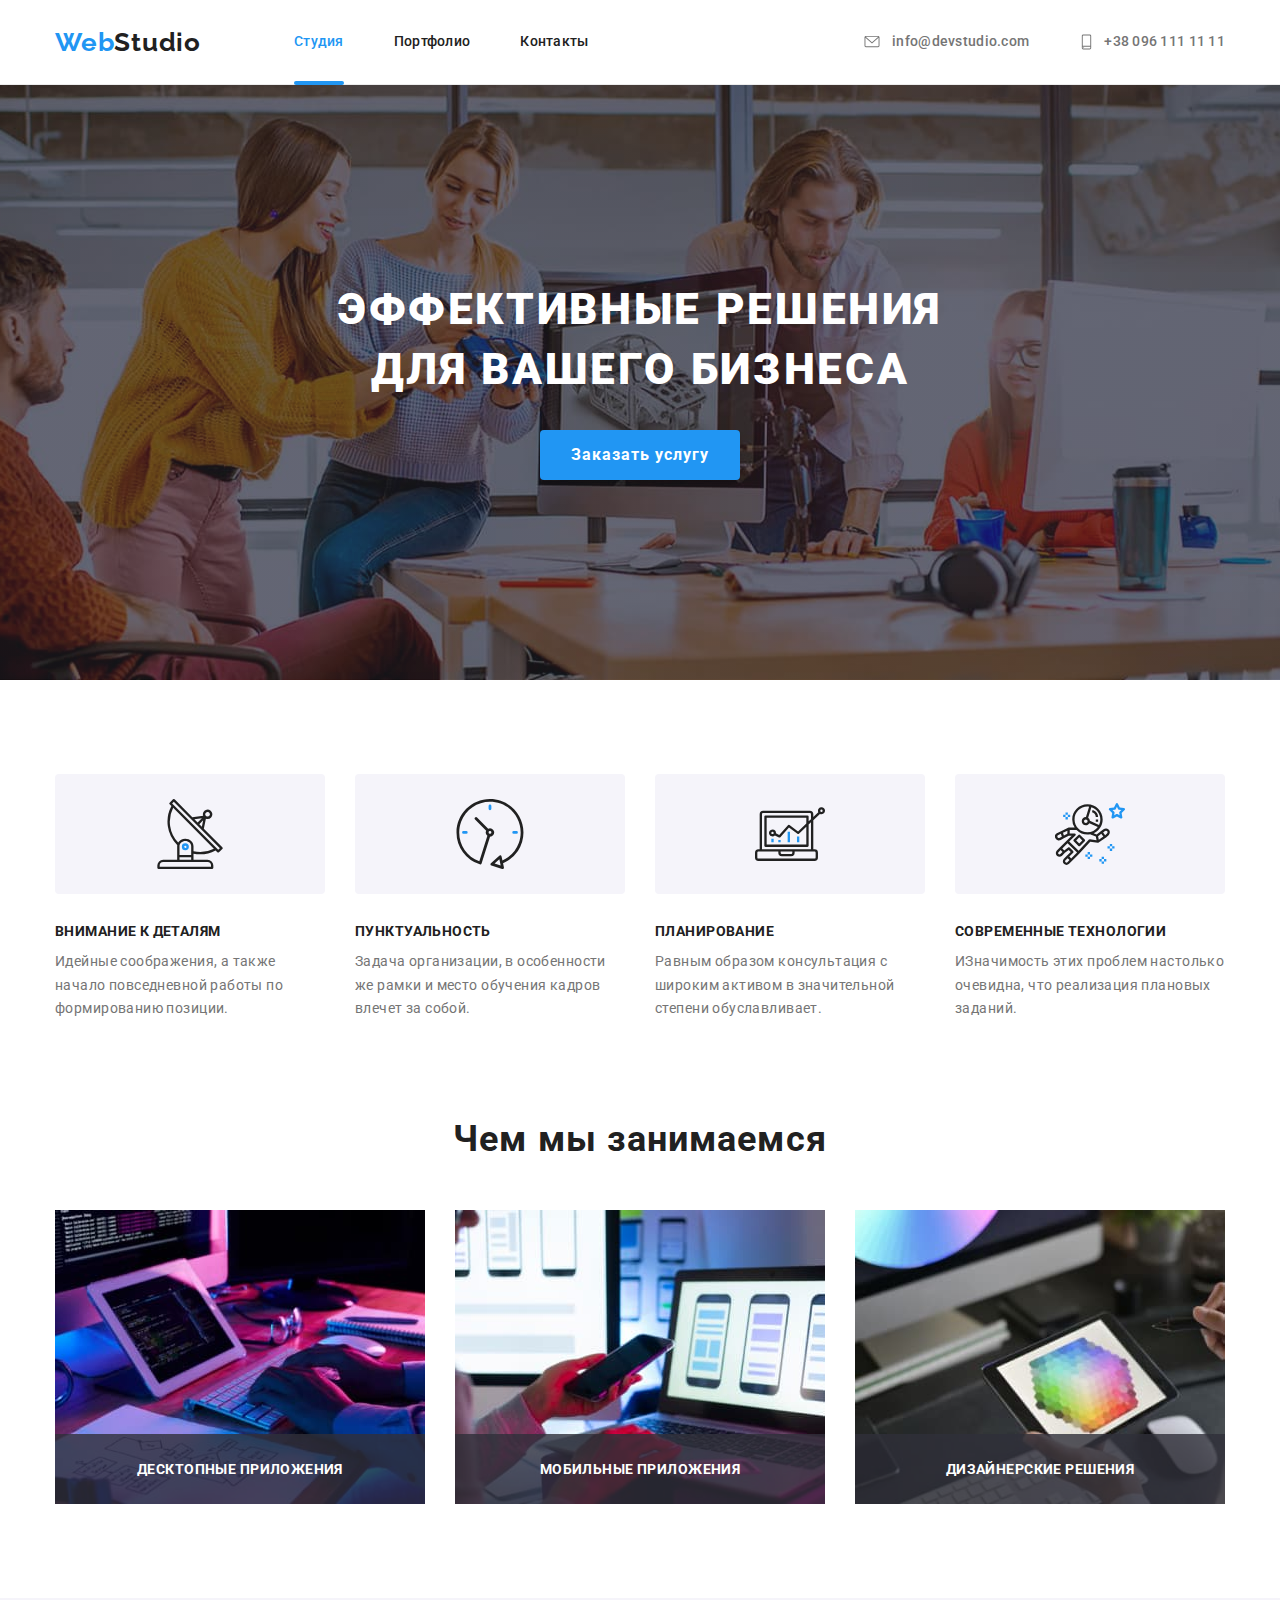
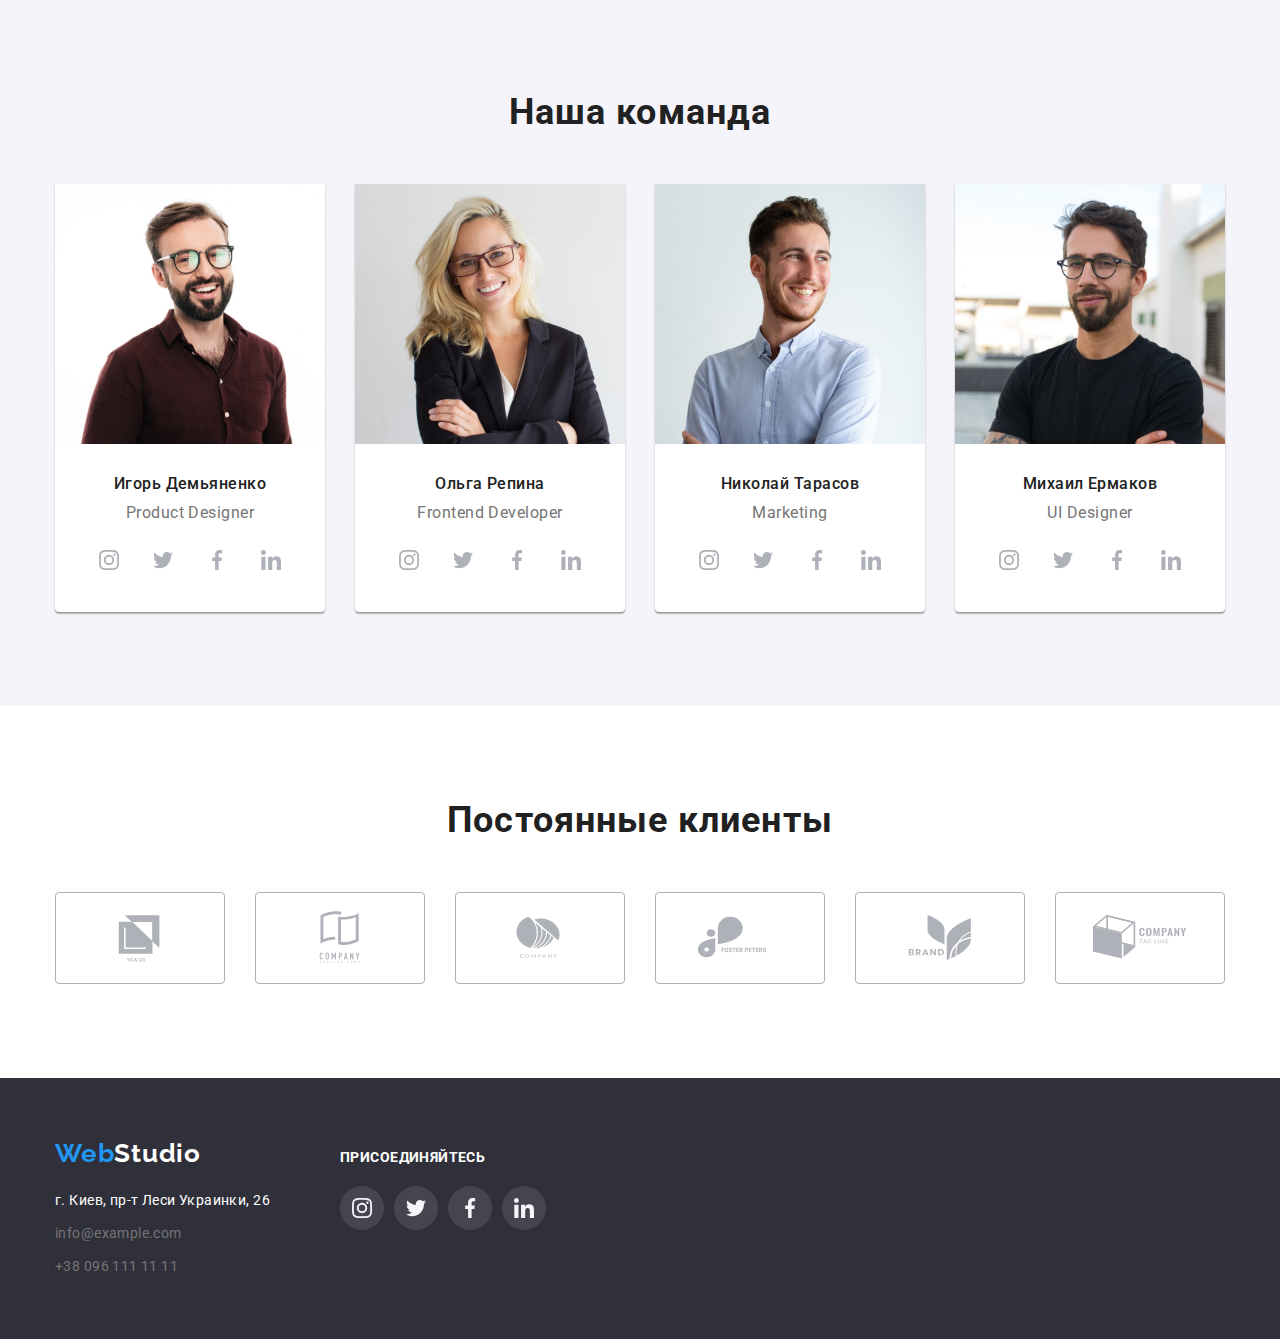
==== index.html @ 03de5531 "Initial commit" ====
<!DOCTYPE html>
<html lang="ru">
	<head>
		<meta charset="UTF-8" />
		<meta http-equiv="X-UA-Compatible" content="IE=edge" />
		<meta name="viewport" content="width=device-width, initial-scale=1.0" />
		<title>Document</title>

		<link rel="preconnect" href="https://fonts.googleapis.com" />
		<link rel="preconnect" href="https://fonts.gstatic.com" crossorigin />
		<link
			href="https://fonts.googleapis.com/css2?family=Raleway:wght@700&family=Roboto:wght@400;500;700;900&display=swap"
			rel="stylesheet"
		/>

		<link
			rel="stylesheet"
			href="https://cdnjs.cloudflare.com/ajax/libs/modern-normalize/0.6.0/modern-normalize.min.css"
		/>

		<link rel="stylesheet" href="./css/styles.css" />
	</head>

	<body>
		<!-- Header -->

		<header class="header">
			<div class="container header-main">
				<nav class="header-nav">
					<a href="./index.html" class="logo-link"
						><span class="logo-accent">Web</span>Studio
					</a>
					<!--разделы меню /  -->
					<ul class="header-menu list">
						<li class="header-menu-item item">
							<a href="./index.html" class="header-menu-link curent link"
								>Студия</a
							>
						</li>
						<li class="header-menu-item item">
							<a href="./portfolio.html" class="header-menu-link link"
								>Портфолио</a
							>
						</li>
						<li class="header-menu-item item">
							<a href="/" class="header-menu-link link">Контакты</a>
						</li>
					</ul>
				</nav>

				<!-- адреса -->
				<ul class="contacts list">
					<li class="contacts-item">
						<a href="mailto:info@devstudio.com" class="contacts-link link">
							<svg
								class="contacts-icon envelope"
								aria-hidden="true"
								width="20px"
								height="15px"
							>
								<use href="./images/icon.svg#icon-envelope"></use>
							</svg>
							info@devstudio.com
						</a>
					</li>
					<li class="contacts-item link">
						<a href="tel:+380961111111" class="contacts-link">
							<svg
								class="contacts-icon smartphone"
								aria-hidden="true"
								width="15px"
								height="20px"
							>
								<use href="./images/icon.svg#icon-smartphone"></use></svg
							>+38 096 111 11 11</a
						>
					</li>
				</ul>
			</div>
		</header>
		<main>
			<!-- hero-section -->
			<section class="hero section">
				<div class="container hero-box">
					<h1 class="hero-title">
						Эффективные решения<br />
						для вашего бизнеса
					</h1>
					<button type="button" class="hero-btn" data-modal-open>
						Заказать услугу
					</button>
				</div>
			</section>

			<!-- Advantages -->
			<section class="advantages section">
				<div class="container">
					<h2 class="advantages-title visually-hidden">Переваги</h2>
					<ul class="advantages-list list">
						<li class="advantages-item">
							<div class="advantages-wrapper">
								<svg class="advantages-icon" width="70px" height="70px">
									<use href="./images/icon.svg#icon-antenna"></use>
								</svg>
							</div>
							<h3 class="advantages-subtitle">Внимание к деталям</h3>
							<p class="advantages-text">
								Идейные соображения, а также начало повседневной работы по
								формированию позиции.
							</p>
						</li>
						<li class="advantages-item">
							<div class="advantages-wrapper">
								<svg class="advantages-icon" width="70px" height="70px">
									<use href="./images/icon.svg#icon-clock"></use>
								</svg>
							</div>
							<h3 class="advantages-subtitle">Пунктуальность</h3>

							<p class="advantages-text">
								Задача организации, в особенности же рамки и место обучения
								кадров влечет за собой.
							</p>
						</li>
						<li class="advantages-item">
							<div class="advantages-wrapper">
								<svg class="advantages-icon" width="70px" height="70px">
									<use href="./images/icon.svg#icon-diagram"></use>
								</svg>
							</div>
							<h3 class="advantages-subtitle">Планирование</h3>
							<p class="advantages-text">
								Равным образом консультация с широким активом в значительной
								степени обуславливает.
							</p>
						</li>
						<li class="advantages-item">
							<div class="advantages-wrapper">
								<svg class="advantages-icon" width="70px" height="70px">
									<use href="./images/icon.svg#icon-astronaut"></use>
								</svg>
							</div>
							<h3 class="advantages-subtitle">Современные технологии</h3>
							<p class="advantages-text">
								ИЗначимость этих проблем настолько очевидна, что реализация
								плановых заданий.
							</p>
						</li>
					</ul>
				</div>
			</section>

			<!-- What we do  -->
			<section class="wwd section">
				<div class="container">
					<h2 class="wwd-title title">Чем мы занимаемся</h2>
					<ul class="wwd-list list">
						<li class="wwd-item">
							<img src="./images/box1.jpeg" alt="coding" width="370px" />
							<div class="text-box">
								<p class="wwd-subtitle">Десктопные приложения</p>
							</div>
						</li>
						<li class="wwd-item">
							<img src="./images/box2.jpeg" alt="mobile app" width="370px" />
							<div class="text-box">
								<p class="wwd-subtitle">Мобильные приложения</p>
							</div>
						</li>
						<li class="wwd-item">
							<img src="./images/box3.jpeg" alt="color pick" width="370px" />
							<div class="text-box">
								<p class="wwd-subtitle">Дизайнерские решения</p>
							</div>
						</li>
					</ul>
				</div>
			</section>

			<!-- Our team -->
			<section class="team section">
				<div class="container">
					<h2 class="title team-title">Наша команда</h2>
					<ul class="team-list list">
						<li class="team-list-item">
							<img src="./images/img1.jpeg" alt="Дизайнер" width="270" />

							<div class="team-wrapper">
								<p class="team-list-name">Игорь Демьяненко</p>
								<p class="team-list-job">Product Designer</p>

								<ul class="social list">
									<li>
										<a
											href="#"
											class="social-link"
											aria-label="Instagram"
											target="_blank"
											rel="noopener noreferrer nofollow"
										>
											<svg class="social-icon" width="20px" height="20px">
												<use href="./images/icon.svg#icon-instagram"></use>
											</svg>
										</a>
									</li>

									<li>
										<a
											href="#"
											class="social-link"
											aria-label="Instagram"
											target="_blank"
											rel="noopener noreferrer nofollow"
										>
											<svg class="social-icon" width="20px" height="20px">
												<use href="./images/icon.svg#icon-twitter"></use>
											</svg>
										</a>
									</li>

									<li>
										<a
											href="#"
											class="social-link"
											aria-label="Instagram"
											target="_blank"
											rel="noopener noreferrer nofollow"
										>
											<svg class="social-icon" width="20px" height="20px">
												<use href="./images/icon.svg#icon-facebook"></use>
											</svg>
										</a>
									</li>

									<li>
										<a
											href="#"
											class="social-link"
											aria-label="Instagram"
											target="_blank"
											rel="noopener noreferrer nofollow"
										>
											<svg class="social-icon" width="20px" height="20px">
												<use href="./images/icon.svg#icon-linkedin"></use>
											</svg>
										</a>
									</li>
								</ul>
							</div>
						</li>
						<li class="team-list-item">
							<img
								src="./images/img2.jpeg"
								alt="Фронтент-девелопер"
								width="270"
							/>
							<div class="team-wrapper">
								<p class="team-list-name">Ольга Репина</p>
								<p class="team-list-job">Frontend Developer</p>
								<ul class="social list">
									<li>
										<a
											href="#"
											class="social-link"
											aria-label="Instagram"
											target="_blank"
											rel="noopener noreferrer nofollow"
										>
											<svg class="social-icon" width="20px" height="20px">
												<use href="./images/icon.svg#icon-instagram"></use>
											</svg>
										</a>
									</li>

									<li>
										<a
											href="#"
											class="social-link"
											aria-label="Instagram"
											target="_blank"
											rel="noopener noreferrer nofollow"
										>
											<svg class="social-icon" width="20px" height="20px">
												<use href="./images/icon.svg#icon-twitter"></use>
											</svg>
										</a>
									</li>

									<li>
										<a
											href="#"
											class="social-link"
											aria-label="Instagram"
											target="_blank"
											rel="noopener noreferrer nofollow"
										>
											<svg class="social-icon" width="20px" height="20px">
												<use href="./images/icon.svg#icon-facebook"></use>
											</svg>
										</a>
									</li>

									<li>
										<a
											href="#"
											class="social-link"
											aria-label="Instagram"
											target="_blank"
											rel="noopener noreferrer nofollow"
										>
											<svg class="social-icon" width="20px" height="20px">
												<use href="./images/icon.svg#icon-linkedin"></use>
											</svg>
										</a>
									</li>
								</ul>
							</div>
						</li>
						<li class="team-list-item">
							<img src="./images/img3.jpeg" alt="Marketing" width="270" />
							<div class="team-wrapper">
								<p class="team-list-name">Николай Тарасов</p>
								<p class="team-list-job">Marketing</p>
								<ul class="social list">
									<li>
										<a
											href="#"
											class="social-link"
											aria-label="Instagram"
											target="_blank"
											rel="noopener noreferrer nofollow"
										>
											<svg class="social-icon" width="20px" height="20px">
												<use href="./images/icon.svg#icon-instagram"></use>
											</svg>
										</a>
									</li>

									<li>
										<a
											href="#"
											class="social-link"
											aria-label="Instagram"
											target="_blank"
											rel="noopener noreferrer nofollow"
										>
											<svg class="social-icon" width="20px" height="20px">
												<use href="./images/icon.svg#icon-twitter"></use>
											</svg>
										</a>
									</li>

									<li>
										<a
											href="#"
											class="social-link"
											aria-label="Instagram"
											target="_blank"
											rel="noopener noreferrer nofollow"
										>
											<svg class="social-icon" width="20px" height="20px">
												<use href="./images/icon.svg#icon-facebook"></use>
											</svg>
										</a>
									</li>

									<li>
										<a
											href="#"
											class="social-link"
											aria-label="Instagram"
											target="_blank"
											rel="noopener noreferrer nofollow"
										>
											<svg class="social-icon" width="20px" height="20px">
												<use href="./images/icon.svg#icon-linkedin"></use>
											</svg>
										</a>
									</li>
								</ul>
							</div>
						</li>
						<li class="team-list-item">
							<img
								src="./images/img4.jpeg"
								alt="Дизайнер интерфейсов"
								width="270"
							/>
							<div class="team-wrapper">
								<p class="team-list-name">Михаил Ермаков</p>
								<p class="team-list-job">UI Designer</p>
								<ul class="social list">
									<li>
										<a
											href="#"
											class="social-link"
											aria-label="Instagram"
											target="_blank"
											rel="noopener noreferrer nofollow"
										>
											<svg class="social-icon" width="20px" height="20px">
												<use href="./images/icon.svg#icon-instagram"></use>
											</svg>
										</a>
									</li>

									<li>
										<a
											href="#"
											class="social-link"
											aria-label="Instagram"
											target="_blank"
											rel="noopener noreferrer nofollow"
										>
											<svg class="social-icon" width="20px" height="20px">
												<use href="./images/icon.svg#icon-twitter"></use>
											</svg>
										</a>
									</li>

									<li>
										<a
											href="#"
											class="social-link"
											aria-label="Instagram"
											target="_blank"
											rel="noopener noreferrer nofollow"
										>
											<svg class="social-icon" width="20px" height="20px">
												<use href="./images/icon.svg#icon-facebook"></use>
											</svg>
										</a>
									</li>

									<li>
										<a
											href="#"
											class="social-link"
											aria-label="Instagram"
											target="_blank"
											rel="noopener noreferrer nofollow"
										>
											<svg class="social-icon" width="20px" height="20px">
												<use href="./images/icon.svg#icon-linkedin"></use>
											</svg>
										</a>
									</li>
								</ul>
							</div>
						</li>
					</ul>
				</div>
			</section>

			<!-- Clients  -->

			<section class="clients section">
				<div class="container">
					<h2 class="title">Постоянные клиенты</h2>
					<ul class="clints-list">
						<li class="clients-item">
							<a href="#" aria-label="YA & CO" class="clients-link">
								<svg class="clients-icon" width="106px" height="60px">
									<use href="./images/icon.svg#icon-Logo"></use>
								</svg>
							</a>
						</li>

						<li class="clients-item">
							<a href="#" aria-label="YA & CO" class="clients-link">
								<svg class="clients-icon" width="106px" height="60px">
									<use href="./images/icon.svg#icon-Logo-1"></use>
								</svg>
							</a>
						</li>

						<li class="clients-item">
							<a href="#" aria-label="YA & CO" class="clients-link">
								<svg class="clients-icon" width="106px" height="60px">
									<use href="./images/icon.svg#icon-Logo-2"></use>
								</svg>
							</a>
						</li>

						<li class="clients-item">
							<a href="#" aria-label="YA & CO" class="clients-link">
								<svg class="clients-icon" width="106px" height="60px">
									<use href="./images/icon.svg#icon-Logo-3"></use>
								</svg>
							</a>
						</li>

						<li class="clients-item">
							<a href="#" aria-label="YA & CO" class="clients-link">
								<svg class="clients-icon" width="106px" height="60px">
									<use href="./images/icon.svg#icon-Logo-4"></use>
								</svg>
							</a>
						</li>

						<li class="clients-item">
							<a href="#" aria-label="YA & CO" class="clients-link">
								<svg class="clients-icon" width="106px" height="60px">
									<use href="./images/icon.svg#icon-Logo-5"></use>
								</svg>
							</a>
						</li>
					</ul>
				</div>
			</section>
		</main>

		<!-- Footer -->
		<footer class="footer">
			<div class="footer-container container">
				<div class="footer-contacts">
					<a href="./index.html" class="footer-logo-link">
						<span class="logo-accent">Web</span>Studio</a
					>
					<div class="logo-area"></div>
					<address class="footer-addres">
						<ul class="footer-list list">
							<li class="footer-list-item">
								<a
									href="https://bit.ly/3pXMvUd"
									target="_blank"
									rel="noopener noreferrer"
									class="footer-address"
									>г. Киев, пр-т Леси Украинки, 26
								</a>
							</li>
							<li class="footer-list-item">
								<a href="mailto:info@devstudio.com" class="footer-link link"
									>info@example.com
								</a>
							</li>
							<li class="footer-list-item">
								<a href="tel:+380961111111" class="footer-link link"
									>+38 096 111 11 11
								</a>
							</li>
						</ul>
					</address>
				</div>

				<div class="join">
					<p class="join-title">ПРИСОЕДИНЯЙТЕСЬ</p>
					<ul class="join-list">
						<li class="join-item">
							<a href="#" class="join-link">
								<svg class="join-icon" width="20px" height="20px">
									<use href="./images/icon.svg#icon-instagram"></use>
								</svg>
							</a>
						</li>

						<li class="join-item">
							<a href="#" class="join-link">
								<svg class="join-icon" width="20px" height="20px">
									<use href="./images/icon.svg#icon-twitter"></use>
								</svg>
							</a>
						</li>

						<li class="join-item">
							<a href="#" class="join-link">
								<svg class="join-icon" width="20px" height="20px">
									<use href="./images/icon.svg#icon-facebook"></use>
								</svg>
							</a>
						</li>

						<li class="join-item">
							<a href="#" class="join-link">
								<svg class="join-icon" width="20px" height="20px">
									<use href="./images/icon.svg#icon-linkedin"></use>
								</svg>
							</a>
						</li>
					</ul>
				</div>
			</div>
		</footer>

		<div class="backdrop is-hidden" data-modal>
			<div class="modal">
				<button class="btn-modal-close" data-modal-close>
					<svg>
						<use href="./images/icon.svg#icon-Vector"></use>
					</svg>
				</button>
			</div>
		</div>

		<script src="./modal.js"></script>
	</body>
</html>
---- css/styles.css ----
:root {
	--primary-background-color: #ffffff;
	--secondary-background-color: #f5f4fa;

	--accent-color: #2196f3;

	--title-color: #212121;
	--text-color: #757575;
}

body {
	font-family: "Roboto", sans-serif;
	padding-top: 80px;
}

/* font-family: 'Raleway',
sans-serif;

font-family: 'Roboto',
sans-serif; */

/* Стили для обнуления верхних отступов у элементов */
h1,
h2,
h3,
h4,
h5,
h6,
p {
	margin: 0;
}

/* Класс для обнуления базовых свойств у списков (ul) */
.list {
	list-style: none;
	padding-left: 0;
	margin: 0;
}
/* Класс для обнуления базовых свойств у ссылок */
.link {
	text-decoration: none;
	color: inherit;
}
/* Свойства для корректного отображения картинок */
img {
	display: block;
	max-width: 100%;
	height: auto;
}
/* Свойства для обнуления курсива у address */
address {
	font-style: normal;
}

.container {
	margin-left: auto;
	margin-right: auto;
	max-width: 1200px;
	padding-left: 15px;
	padding-right: 15px;
}

.section {
	padding: 94px 0;
}
/* Home page */

/* Header  */
.header {
	border-bottom: 1px solid #ececec;
	position: fixed;
	z-index: 1;
	top: 0;
	left: 0;
	width: 100%;
	background-color: #fff;
}
.header-main {
	display: flex;
	align-items: center;
	justify-content: space-between;
}

.header-nav {
	display: flex;
	align-items: center;
}

.logo-link {
	color: var(--title-color);
	font-family: "Roboto", Arial, sans-serif;
	text-decoration: none;
}

.header-menu {
	display: flex;
	align-items: center;
	margin-left: 93px;
}

.header-menu-item:not(:last-child) {
	margin-right: 50px;
}

/* .header-menu .item + .item {
	margin-left: 50px;
} */

.contacts {
	display: flex;
	align-items: center;
	margin-left: auto;
}

.header-menu-link.curent {
	color: var(--accent-color);
}

/* .contacts .contacts-item + .contacts-item {
	margin-left: 50px;
} */

.contacts {
	gap: 50px;
}

.logo-link {
	font-family: "Raleway", sans-serif;
	font-weight: 700;
	font-size: 26px;
	line-height: 1.19;
	color: var(--title-color);
	letter-spacing: 0.03em;
	text-decoration: none;
}

.logo-accent {
	color: var(--accent-color);
}
.header-menu-link {
	display: block;
	padding-top: 32px;
	padding-bottom: 32px;
	color: var(--title-color);
	text-decoration: none;
	font-weight: 500;
	font-size: 14px;
	line-height: 1.14;
	letter-spacing: 0.02em;
	list-style: none;
}
.header-menu-link:hover,
.header-menu-link:focus {
	color: var(--accent-color);
}

.contacts-link {
	display: flex;
	align-items: center;
	padding-top: 32px;
	padding-bottom: 32px;

	color: var(--text-color);
	text-decoration: none;

	font-weight: 500;
	font-size: 14px;
	line-height: 1.14;
	letter-spacing: 0.02em;
	column-gap: 10px;
}

.contacts-link:hover,
.contacts-link:focus {
	color: var(--accent-color);
	fill: var(--accent-color);
}

.contacts-icon {
	margin: 0;
	padding: 0;

	fill: var(--text-color);
}
.contacts-link:hover .contacts-icon,
.contacts-link:focus .contacts-icon {
	fill: var(--accent-color);
}

/* подчеркивание раздела меню */

.header-menu-item {
	position: relative;
}
.header-menu-link::after {
	content: "";
	position: absolute;
	bottom: -3px;
	left: 0px;
	right: 0px;
	width: 100%;
	height: 4px;
	background: #2196f3;
	opacity: 0;
	border-radius: 2px;
}
.header-menu-link.curent::after {
	opacity: 1;
}
/* Hero section  */
.hero {
	padding: 200px 0;
	background-color: #2f303a;
	background-image: linear-gradient(
			to top,
			rgba(47, 48, 58, 0.4),
			rgba(47, 48, 58, 0.4)
		),
		url(../images/hero.jpeg);
	max-width: 1600px;

	margin-left: auto;
	margin-right: auto;
	background-repeat: no-repeat;
	background-position: center;
	background-size: cover;
	object-fit: cover;
}

.hero-title {
	font-weight: 900;
	font-size: 44px;
	line-height: 1.36;
	text-align: center;
	letter-spacing: 0.06em;
	text-transform: uppercase;

	color: #ffffff;

	margin-bottom: 30px;
}

.hero-btn {
	margin-top: 30px;
	font-family: inherit;
	font-weight: 700;
	font-size: 16px;
	line-height: 1.87;

	letter-spacing: 0.06em;

	color: #ffffff;

	width: 200px;
	height: 50px;
	background-color: #2196f3;
	box-shadow: 0px 4px 4px rgba(0, 0, 0, 0.15);
	border-radius: 4px;

	margin: auto;
	display: block;
	border: none;

	cursor: pointer;
}

/* Advantages */
.advantages-wrapper {
	display: flex;
	align-items: center;
	justify-content: center;
	background: #f5f4fa;
	border-radius: 4px;
	width: 270px;
	height: 120px;
	margin-bottom: 30px;
}

.advantages-list {
	display: flex;
	flex-wrap: wrap;
	/* background-color: teal; */
}
.advantages-item:not(:last-child) {
	margin-right: 30px;
}

.visually-hidden {
	position: absolute;
	width: 1px;
	height: 1px;
	margin: -1px;
	border: 0;
	padding: 0;

	white-space: nowrap;
	clip-path: inset(100%);
	clip: rect(0 0 0 0);
	overflow: hidden;
}

.advantages-subtitle {
	font-weight: 700;
	font-size: 14px;
	line-height: 1.14;
	letter-spacing: 0.03em;
	color: var(--title-color);
	text-transform: uppercase;
}

.advantages-text {
	margin-top: 10px;
	font-size: 14px;
	line-height: 1.71;
	letter-spacing: 0.03em;

	color: var(--text-color);
	width: 270px;
	height: 75px;
}

.title {
	font-weight: 700;
	font-size: 36px;
	line-height: 1.16;
	text-align: center;
	letter-spacing: 0.03em;

	color: #212121;

	margin-bottom: 50px;
}

/* What we do  */

.wwd {
	padding-top: 0;
}

.wwd-list {
	display: flex;
	flex-wrap: wrap;
	/* margin-top: 50px; */
	position: relative;
}

.wwd-item:not(:last-child) {
	margin-right: 30px;
}
/* .wwd-item::before {
	position: absolute;
	content: "";
	background: rgba(47, 48, 58, 0.8);

	width: 370px;
	height: 70px;
	top: 224px;
} */
.wwd-subtitle {
	font-weight: 700;
	font-size: 14px;
	line-height: 16px;
	text-align: center;
	letter-spacing: 0.03em;
	text-transform: uppercase;

	color: #ffffff;
}

.text-box {
	position: absolute;
	display: flex;
	background: rgba(47, 48, 58, 0.8);

	width: 370px;
	height: 70px;
	align-items: center;
	justify-content: center;
	bottom: 0;
}
/* Team */

.team {
	background-color: var(--secondary-background-color);
}

/* .team-box {
	/* margin-top: 94px;
	margin-bottom: 94px;
} */

.team-list {
	display: flex;
	flex-wrap: wrap;
}

.team-list-item {
	width: 270px;

	background: #ffffff;
	box-shadow: 0px 1px 3px rgba(0, 0, 0, 0.12), 0px 1px 1px rgba(0, 0, 0, 0.14),
		0px 2px 1px rgba(0, 0, 0, 0.2);
	border-radius: 0px 0px 4px 4px;
}

.team-list-item:not(:last-child) {
	margin-right: 30px;
}
.team-wrapper {
	padding: 30px 0;
}
.team-list-name {
	font-weight: 500;
	font-size: 16px;
	line-height: 1.19;
	text-align: center;
	letter-spacing: 0.03em;
	color: #212121;

	margin-bottom: 10px;
}

.team-list-job {
	font-weight: 400;
	font-size: 16px;
	line-height: 1.19;
	text-align: center;
	letter-spacing: 0.03em;
	color: #757575;
	margin-bottom: 16px;
}

.social {
	display: flex;
	justify-content: center;
	column-gap: 10px;
}
.social-icon {
	fill: #afb1b8;
}

.social-link {
	display: flex;
	justify-content: center;
	align-items: center;
	width: 44px;
	height: 44px;
	border-radius: 50%;
}
.social-link:hover,
.social-link:focus {
	background-color: #2196f3;
}
.social-link:hover .social-icon,
.social-link:focus .social-icon {
	fill: var(--primary-background-color);
}
/* Clients  */

.clints-list {
	display: flex;
	justify-content: center;
	margin: 0;
	padding: 0;
	column-gap: 30px;
	list-style: none;
}

.clients-link {
	display: flex;
	justify-content: center;
	align-items: center;
	border: 1px solid #afb1b8;
	border-radius: 4px;
	width: 170px;
	height: 92px;
}
.clients-icon {
	fill: #afb1b8;
}
.clients-link:hover .clients-icon,
.clients-link:focus .clients-icon {
	fill: var(--accent-color);
	border-color: var(--accent-color);
}

.clients-link:hover,
.clients-link:focus {
	border-color: var(--accent-color);
}
/* Footer  */

.footer {
	background-color: #2f303a;
	padding: 60px 0;
}
.footer-container {
	display: flex;
	align-items: baseline;
	column-gap: 70px;
}
.footer-addres {
	font-family: "Roboto", sans-serif;
	font-style: normal;
	margin-top: 20px;
}
.footer-logo-link {
	text-decoration: none;
	font-family: "Raleway", sans-serif;
	font-weight: 700;
	font-size: 26px;
	line-height: 1.19;
	letter-spacing: 0.03em;
	color: var(--primary-background-color);
}

.footer-list a {
	font-size: 14px;
	line-height: 1.71;
	/* or 171% */

	letter-spacing: 0.03em;
	color: var(--text-color);
	text-decoration: none;
}

.footer-list .footer-address {
	color: var(--primary-background-color);
}

.footer-list a:hover,
.footer-list a:focus {
	color: var(--accent-color);
}

.footer-list-item:not(:last-child) {
	margin-bottom: 9px;
}

/* присоединяйтесь  */
.join-title {
	font-weight: 700;
	font-size: 14px;
	line-height: 1.14;
	letter-spacing: 0.03em;
	text-transform: uppercase;

	color: #ffffff;
	margin-bottom: 20px;
}

.join {
	display: block;
}

.join-list {
	display: flex;
	list-style: none;
	margin: 0;
	padding: 0;
	gap: 10px;
}

.join-link {
	display: flex;
	justify-content: center;
	align-items: center;
	width: 44px;
	height: 44px;
	border-radius: 100%;
	background-color: rgba(255, 255, 255, 0.1);
}

.join-icon {
	fill: var(--secondary-background-color);
}

.join-link:hover,
.join-link:focus {
	background-color: var(--accent-color);
}

/* Portfolio page  */

.filter-list {
	display: flex;
	align-items: center;

	justify-content: center;

	gap: 8px;
}
.portfolio-btn {
	padding: 6px 22px;
	font-family: inherit;

	font-weight: 500;
	font-size: 16px;
	line-height: 1.6;
	letter-spacing: 0.03em;
	color: #212121;

	cursor: pointer;
	border: none;

	background-color: #f5f4fa;
	border-radius: 4px;
}

.portfolio-btn:hover,
.portfolio-btn:focus {
	background-color: var(--accent-color);
	color: #ffffff;
	box-shadow: 0px 3px 1px rgba(0, 0, 0, 0.1), 0px 1px 2px rgba(0, 0, 0, 0.08),
		0px 2px 2px rgba(0, 0, 0, 0.12);
}

.active-btn {
	background-color: var(--accent-color);
	color: #ffffff;
	box-shadow: 0px 3px 1px rgba(0, 0, 0, 0.1), 0px 1px 2px rgba(0, 0, 0, 0.08),
		0px 2px 2px rgba(0, 0, 0, 0.12);
}

/* КАРТОЧКИ ПОРТФОЛИО */
.filter-list {
	margin-bottom: 50px;
}

.portfolio-list {
	display: flex;
	flex-wrap: wrap;
	gap: 30px;
}
.portfolio-item {
	width: 370px;

	background: #ffffff;
	cursor: pointer;

	position: relative;
	overflow: hidden;
}

.portfolio-item:hover {
	box-shadow: 0px 1px 1px rgba(0, 0, 0, 0.12), 0px 4px 4px rgba(0, 0, 0, 0.06),
		1px 4px 6px rgba(0, 0, 0, 0.16);
}

.border {
	padding: 20px 24px;
	border-bottom: 1px solid #eeeeee;
	border-left: 1px solid #eeeeee;
	border-right: 1px solid #eeeeee;
}
.portfolio-title {
	font-weight: 700;
	font-size: 18px;
	line-height: 2;

	letter-spacing: 0.06em;

	color: #212121;
}

.portfolio-text {
	font-size: 16px;
	line-height: 1.87;
	letter-spacing: 0.03em;
	color: var(--text-color);
}

/* АНИМАЦИя */

.portfolio-item-wrapp {
	position: relative;
	overflow: hidden;
}
.portfolio-hover-text {
	position: absolute;
	top: 0px;
	left: 0px;
	width: 100%;
	height: 100%;
	overflow: auto;
	background: rgba(33, 150, 243, 0.9);
	padding: 24px;
	font-size: 18px;
	line-height: 1.5;
	letter-spacing: 0.03em;
	color: var(--primary-background-color);
	display: flex;
	align-items: center;
	transition: transform 250ms cubic-bezier(0.4, 0, 0.2, 1);
	transform: translateY(100%);
}

.portfolio-item-link {
	width: 100%;
	transition: box-shadow 250ms cubic-bezier(0.4, 0, 0.2, 1);
	text-decoration: none;
}

.portfolio-item-link:hover .portfolio-hover-text,
.portfolio-item-link:focus .portfolio-hover-text {
	transform: translateY(0px);
}

/* Modal  */
.backdrop {
	position: fixed;
	z-index: 2;
	top: 0;
	left: 0;
	width: 100%;
	height: 100%;
	opacity: 0;
	background-color: rgba(0, 0, 0, 0.2);
}

.backdrop.is-hidden {
	opacity: 0;
	pointer-events: none;
}

.modal {
	position: absolute;
	top: 50%;
	left: 50%;
	transform: translate(-50%, -50%);

	min-height: 581px;
	min-width: 528px;

	background-color: var(--primary-background-color);
	box-shadow: 0px 1px 3px rgba(0, 0, 0, 0.12), 0px 1px 1px rgba(0, 0, 0, 0.14),
		0px 2px 1px rgba(0, 0, 0, 0.2);
	border-radius: 4px;
}

.btn-modal-close {
	position: absolute;
	top: 8px;
	right: 8px;
	background: #ffffff;
	border: 1px solid rgba(0, 0, 0, 0.1);

	width: 30px;
	height: 30px;
	display: flex;
	justify-content: center;
	border-radius: 50%;
	align-items: center;
	cursor: pointer;
	color: var(--title-color);
}

.btn-modal-close svg {
	width: 11px;
	height: 11px;
	fill: currentColor;
}

.btn-modal-close:hover svg {
	fill: var(--accent-color);
}
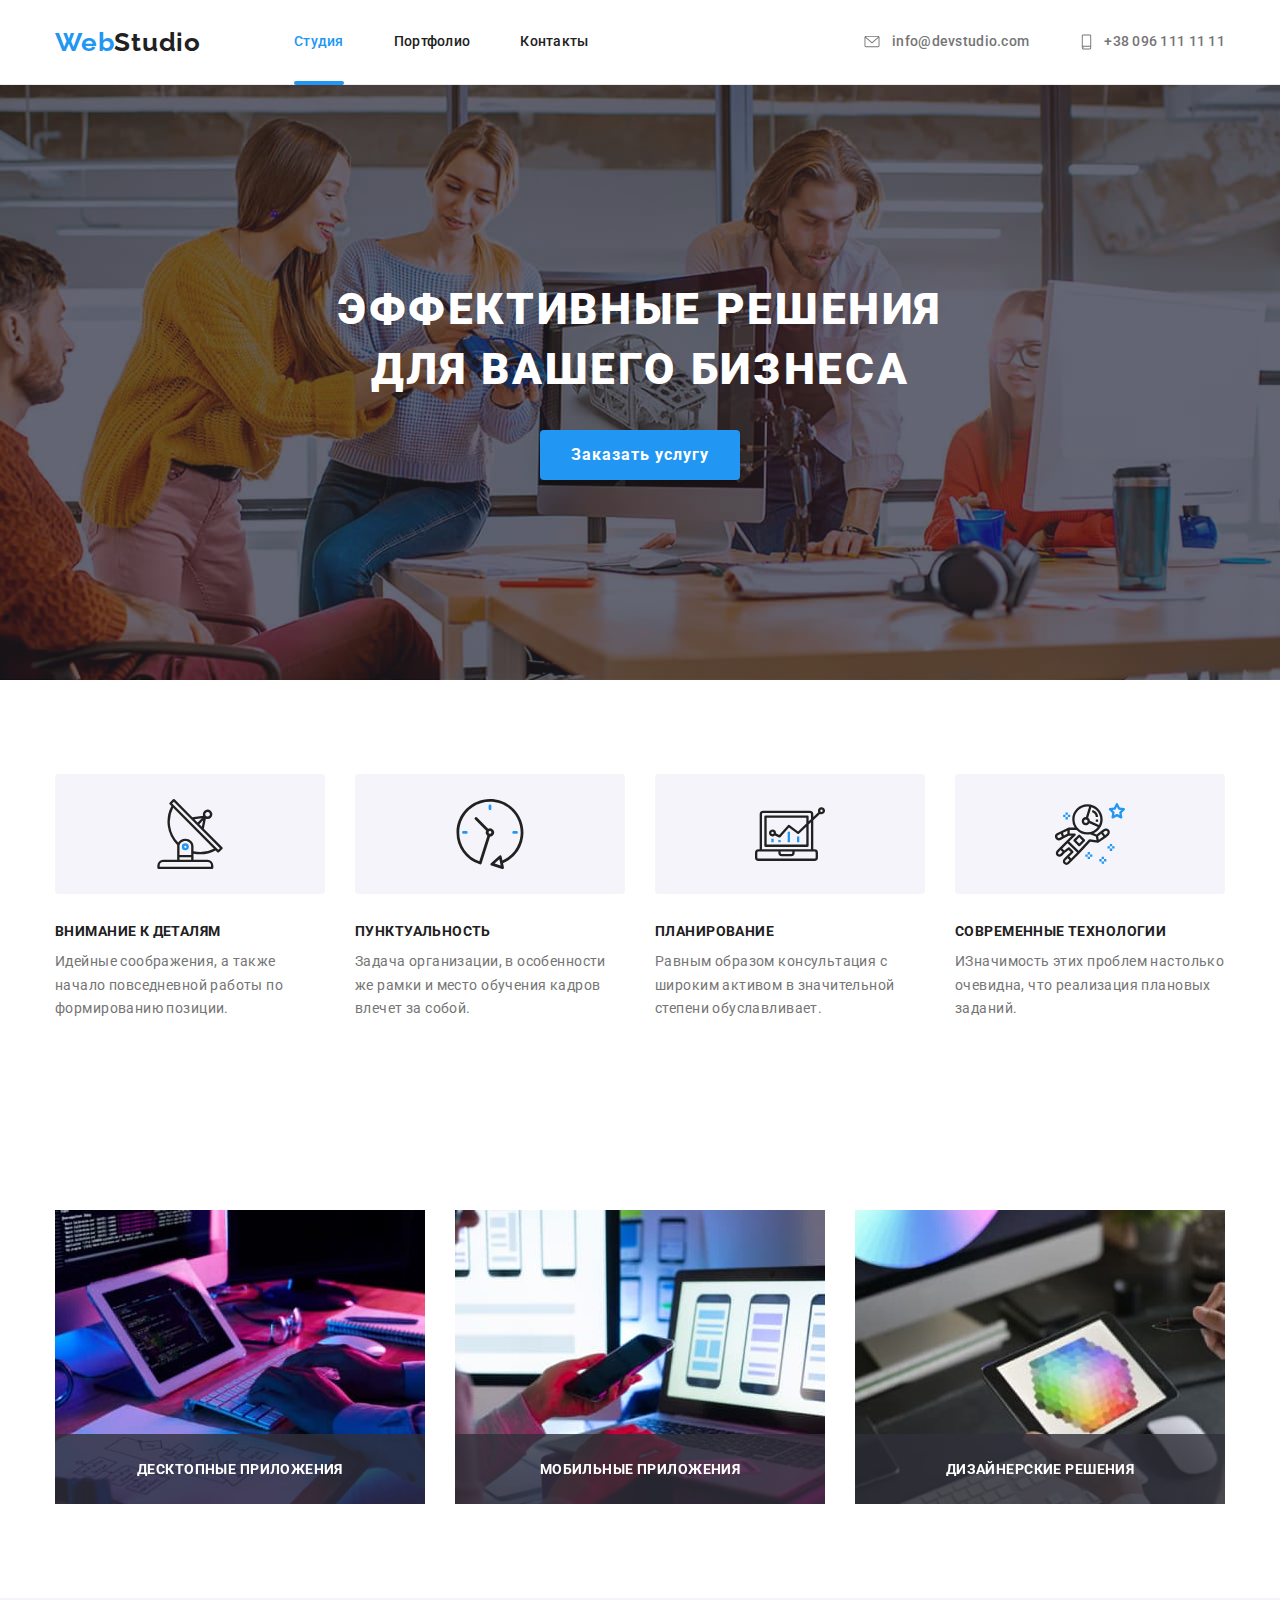
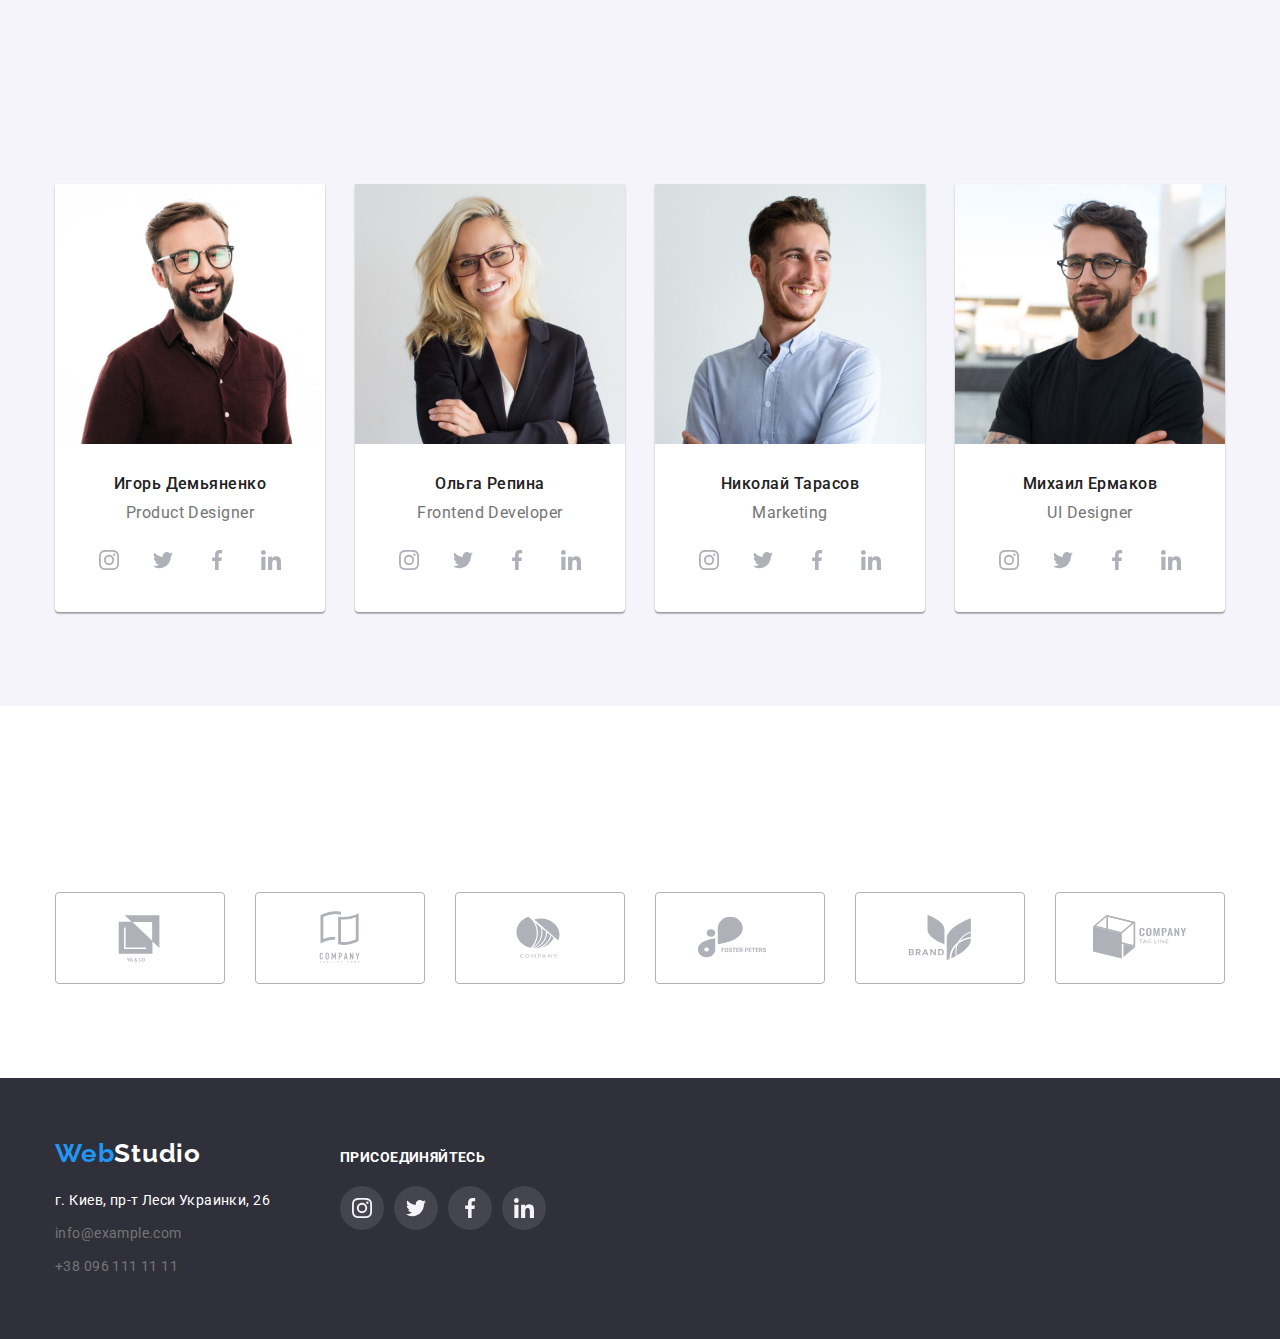
==== commit 5dc62fbd: "animate" ====
--- a/index.html
+++ b/index.html
@@ -17,6 +17,13 @@
 			rel="stylesheet"
 			href="https://cdnjs.cloudflare.com/ajax/libs/modern-normalize/0.6.0/modern-normalize.min.css"
 		/>
+
+		<link
+			rel="stylesheet"
+			href="https://cdnjs.cloudflare.com/ajax/libs/animate.css/4.1.1/animate.min.css"
+		/>
+
+		<link href="https://unpkg.com/aos@2.3.1/dist/aos.css" rel="stylesheet" />
 
 		<link rel="stylesheet" href="./css/styles.css" />
 	</head>
@@ -86,7 +93,11 @@
 						Эффективные решения<br />
 						для вашего бизнеса
 					</h1>
-					<button type="button" class="hero-btn" data-modal-open>
+					<button
+						type="button"
+						class="hero__btn animate__animated animate__heartBeat"
+						data-modal-open
+					>
 						Заказать услугу
 					</button>
 				</div>
@@ -153,7 +164,7 @@
 			<!-- What we do  -->
 			<section class="wwd section">
 				<div class="container">
-					<h2 class="wwd-title title">Чем мы занимаемся</h2>
+					<h2 class="wwd-title title" data-aos="fade-up">Чем мы занимаемся</h2>
 					<ul class="wwd-list list">
 						<li class="wwd-item">
 							<img src="./images/box1.jpeg" alt="coding" width="370px" />
@@ -180,7 +191,7 @@
 			<!-- Our team -->
 			<section class="team section">
 				<div class="container">
-					<h2 class="title team-title">Наша команда</h2>
+					<h2 class="title team-title" data-aos="fade-up">Наша команда</h2>
 					<ul class="team-list list">
 						<li class="team-list-item">
 							<img src="./images/img1.jpeg" alt="Дизайнер" width="270" />
@@ -456,7 +467,7 @@
 
 			<section class="clients section">
 				<div class="container">
-					<h2 class="title">Постоянные клиенты</h2>
+					<h2 class="title" data-aos="fade-up">Постоянные клиенты</h2>
 					<ul class="clints-list">
 						<li class="clients-item">
 							<a href="#" aria-label="YA & CO" class="clients-link">
@@ -586,12 +597,18 @@
 			<div class="modal">
 				<button class="btn-modal-close" data-modal-close>
 					<svg>
-						<use href="./images/icon.svg#icon-Vector"></use>
+						<use href="./images/icon.svg#icon-vector"></use>
 					</svg>
 				</button>
 			</div>
 		</div>
 
 		<script src="./modal.js"></script>
+
+		<script src="https://unpkg.com/aos@2.3.1/dist/aos.js"></script>
+
+		<script>
+			AOS.init();
+		</script>
 	</body>
 </html>
--- a/css/styles.css
+++ b/css/styles.css
@@ -63,9 +63,9 @@
 .section {
 	padding: 94px 0;
 }
-/* Home page */
-
-/* Header  */
+/* ________________Home page________________ */
+
+/* ________________Header________________  */
 .header {
 	border-bottom: 1px solid #ececec;
 	position: fixed;
@@ -187,7 +187,7 @@
 	fill: var(--accent-color);
 }
 
-/* подчеркивание раздела меню */
+/* ________________подчеркивание раздела меню________________ */
 
 .header-menu-item {
 	position: relative;
@@ -207,7 +207,7 @@
 .header-menu-link.curent::after {
 	opacity: 1;
 }
-/* Hero section  */
+/* ________________Hero section________________  */
 .hero {
 	padding: 200px 0;
 	background-color: #2f303a;
@@ -240,7 +240,7 @@
 	margin-bottom: 30px;
 }
 
-.hero-btn {
+.hero__btn {
 	margin-top: 30px;
 	font-family: inherit;
 	font-weight: 700;
@@ -264,7 +264,7 @@
 	cursor: pointer;
 }
 
-/* Advantages */
+/* ________________Advantages________________ */
 .advantages-wrapper {
 	display: flex;
 	align-items: center;
@@ -331,7 +331,7 @@
 	margin-bottom: 50px;
 }
 
-/* What we do  */
+/* ________________What we do________________  */
 
 .wwd {
 	padding-top: 0;
@@ -378,7 +378,7 @@
 	justify-content: center;
 	bottom: 0;
 }
-/* Team */
+/* ________________Team________________ */
 
 .team {
 	background-color: var(--secondary-background-color);
@@ -580,7 +580,7 @@
 	background-color: var(--accent-color);
 }
 
-/* Portfolio page  */
+/* ________________Portfolio page________________  */
 
 .filter-list {
 	display: flex;
@@ -622,7 +622,7 @@
 		0px 2px 2px rgba(0, 0, 0, 0.12);
 }
 
-/* КАРТОЧКИ ПОРТФОЛИО */
+/* ________________КАРТОЧКИ ПОРТФОЛИО________________ */
 .filter-list {
 	margin-bottom: 50px;
 }
@@ -670,7 +670,7 @@
 	color: var(--text-color);
 }
 
-/* АНИМАЦИя */
+/* ________________АНИМАЦИЯ портфолио________________ */
 
 .portfolio-item-wrapp {
 	position: relative;
@@ -706,16 +706,19 @@
 	transform: translateY(0px);
 }
 
-/* Modal  */
+/*________________ Modal________________  */
 .backdrop {
 	position: fixed;
-	z-index: 2;
+	z-index: 3;
 	top: 0;
 	left: 0;
 	width: 100%;
 	height: 100%;
-	opacity: 0;
+	opacity: 1;
 	background-color: rgba(0, 0, 0, 0.2);
+	pointer-events: all;
+
+	transition: all 200ms ease-out;
 }
 
 .backdrop.is-hidden {
@@ -725,6 +728,7 @@
 
 .modal {
 	position: absolute;
+	z-index: 4;
 	top: 50%;
 	left: 50%;
 	transform: translate(-50%, -50%);
@@ -752,7 +756,6 @@
 	border-radius: 50%;
 	align-items: center;
 	cursor: pointer;
-	color: var(--title-color);
 }
 
 .btn-modal-close svg {
